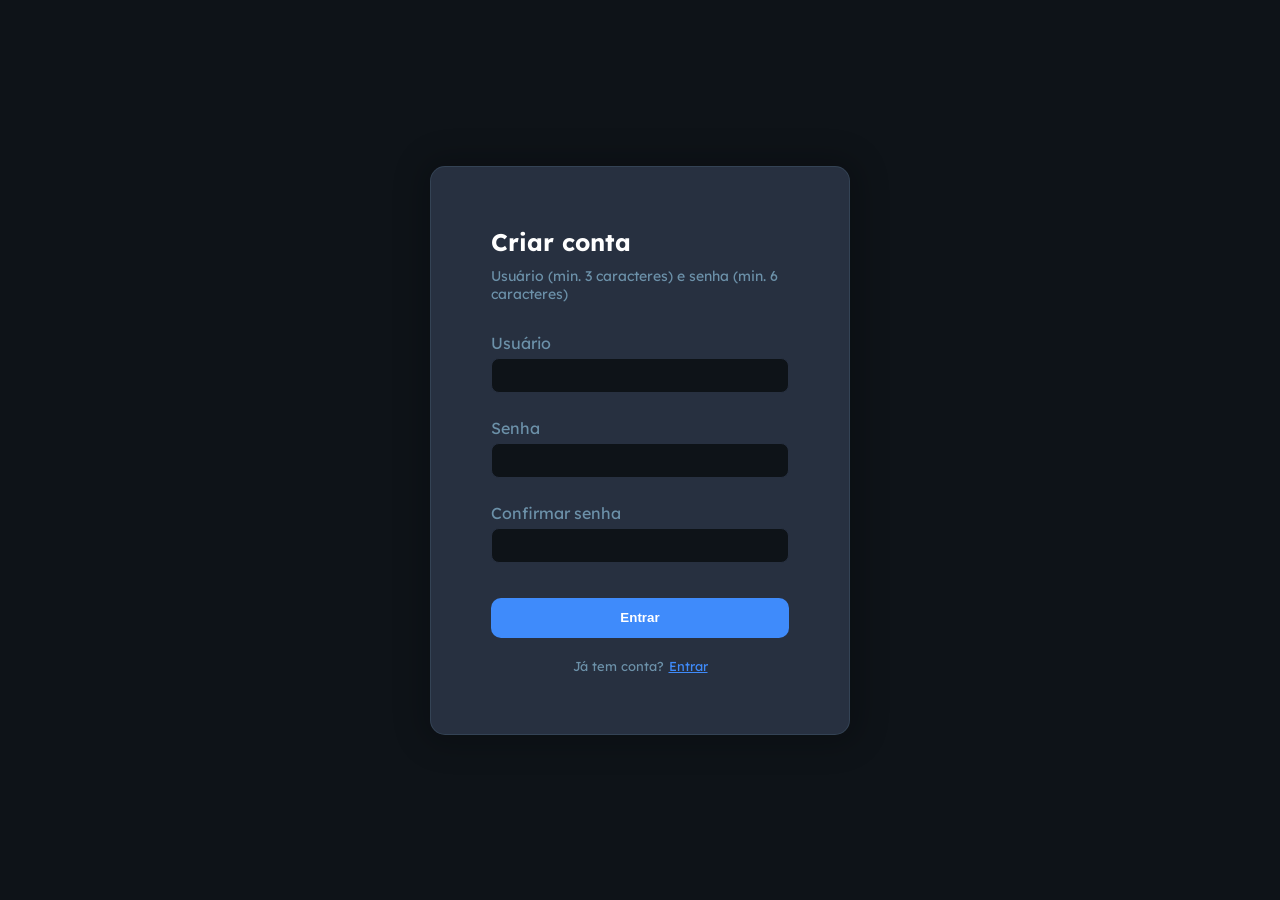
==== signup.html @ fccdc82c "subindo o projeto no github" ====
<!DOCTYPE html>
<html lang="pt-br">
<head>
    <meta charset="UTF-8">
    <meta name="viewport" content="width=device-width, initial-scale=1.0">
    <title>Criar conta</title>
    <link rel="stylesheet" href="https://cdnjs.cloudflare.com/ajax/libs/font-awesome/6.5.2/css/all.min.css" crossorigin="anonymous" referrerpolicy="no-referrer">
    <link rel="stylesheet" href="variaveis.css">
    <link rel="stylesheet" href="style.css">
</head>
<body>
    <div class="div-container-de-tudo">
        <h1>Criar conta</h1>
        <p id="infos-criar-conta">Usuário (min. 3 caracteres) e senha (min. 6 caracteres)</p>

        <div class="div-dos-dois-dados-para-login">
            <div class="div-usuario">
                <label for="usuario">Usuário</label>
                <input id="usuario" type="text">
            </div>
            <div class="div-senha">
                <label for="senha">Senha</label>
                <input id="senha" type="password">
            </div>
            <div class="div-senha">
                <label for="confirmar-senha">Confirmar senha</label>
                <input id="confirmar-senha" type="password">
            </div>
        </div>

        <button class="botao-entrar">Entrar</button>

        <div class="div-do-texto-de-sem-conta">
            <p>Já tem conta? <a href="/login.html">Entrar</a></p>
        </div>

    </div>
    <script src="script.js"></script>
</body>
</html>
---- variaveis.css ----
:root {
    --cor-de-fundo: #0E1318;
    --cor-secundaria: #273040;
    --cor-do-texto: #6C91A9;
    --cor-do-texto-soft: #6C91A933; 
    --cor-do-botao: #3F8BFB;
}
---- style.css ----
@import url('https://fonts.googleapis.com/css2?family=Lexend:wght@100..900&display=swap');

* {
    margin: 0;
    padding: 0;
    box-sizing: border-box;
}

body {
    display: flex;
    justify-content: center;
    align-items: center;
    height: 100vh;
    font-family: "Lexend", sans-serif;
    background-color: var(--cor-de-fundo);
    color: var(--cor-do-texto);
}

.div-container-de-tudo {
    width: clamp(280px, 90vw, 420px);
    display: flex;
    flex-direction: column;
    gap: 10px;
    padding: 60px;
    background-color: var(--cor-secundaria);
    border-radius: 15px;
    box-shadow: 1px 1px 30px 10px #0003;
    border: 1px solid var(--cor-do-texto-soft);
}

.div-container-de-tudo > h1 {
    font-size: 1.5rem;
    color: white;
}

#infos-criar-conta {
    font-size: 14px;
}

.div-dos-dois-dados-para-login {
    display: flex;
    flex-direction: column;
    gap: 20px;
    margin: 20px 0;
}

.div-dos-dois-dados-para-login input {
    height: 35px;
    padding: 10px;
    margin: 5px 0;
    border-radius: 8px;
    outline: none;
    border: 1px solid var(--cor-secundaria);
    background-color: var(--cor-de-fundo);
    caret-color: var(--cor-do-texto);
    color: #aaa;
    transition: 0.4s ease;
}

.div-dos-dois-dados-para-login input:focus {
    outline: none;
    border: 1px solid var(--cor-do-texto);

}

.div-usuario,
.div-senha {
    width: 100%;
}

.div-usuario input,
.div-senha input {
    width: 100%;
}

.botao-entrar {
    background-color: var(--cor-do-botao);
    color: white;
    font-weight: 600;
    outline: none;
    border-radius: 10px;
    border: none;
    height: 40px;
    cursor: pointer;
    transition: 0.2s ease;
}

.botao-entrar:hover {
    background-color: #1070ff;
}

.div-do-texto-de-sem-conta p {
    width: 100%;
    font-size: 13px;
    margin-top: 10px;
    display: flex;
    justify-content: center;
    gap: 5px;
}

.div-do-texto-de-sem-conta a,
.div-do-texto-de-sem-conta a:visited {
    color: var(--cor-do-botao);
}
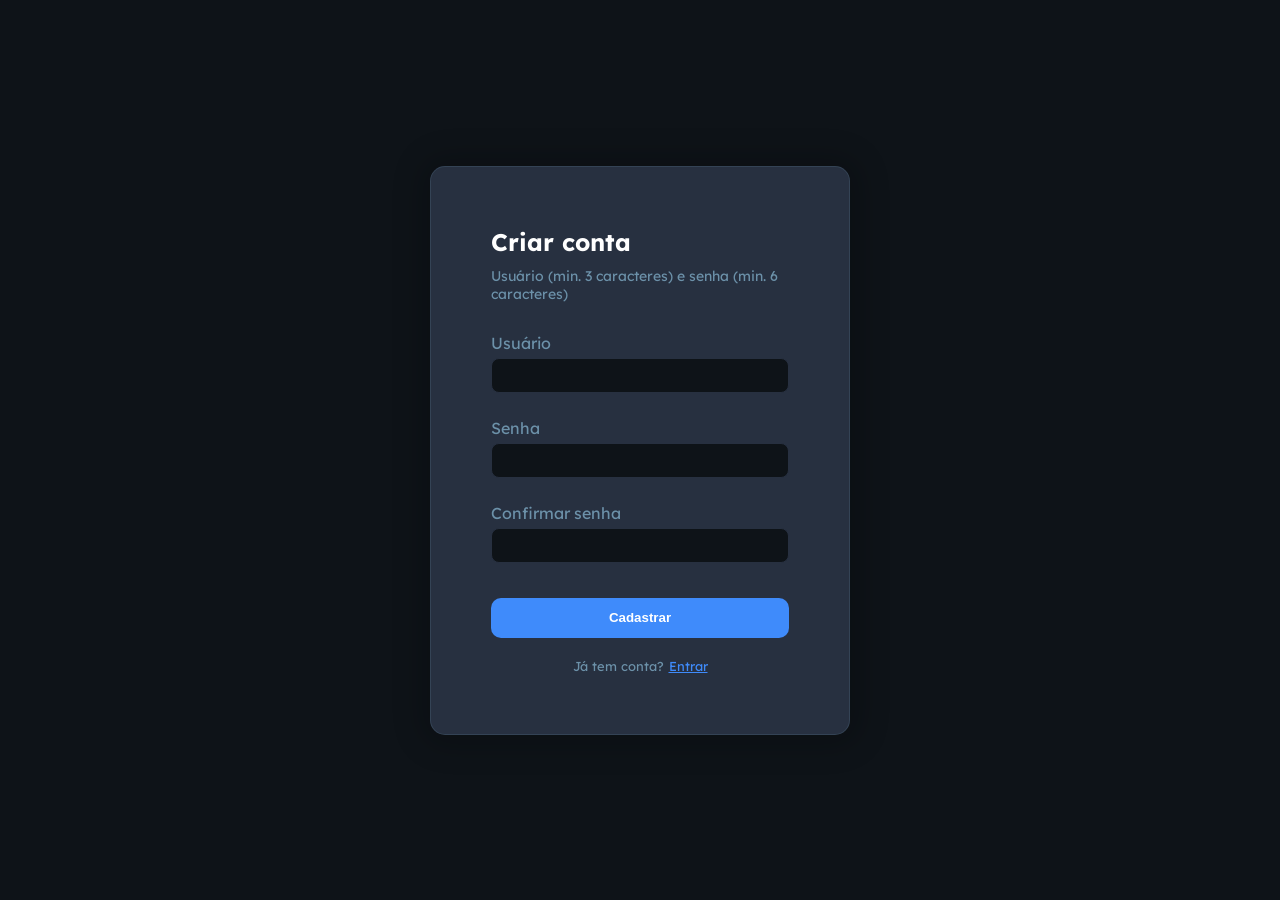
==== commit 53efa4a1: "renomeei algumas classes para se adequarem para ambos os arquivos" ====
--- a/signup.html
+++ b/signup.html
@@ -13,7 +13,7 @@
         <h1>Criar conta</h1>
         <p id="infos-criar-conta">Usuário (min. 3 caracteres) e senha (min. 6 caracteres)</p>
 
-        <div class="div-dos-dois-dados-para-login">
+        <div class="div-dos-dados-para-login">
             <div class="div-usuario">
                 <label for="usuario">Usuário</label>
                 <input id="usuario" type="text">
@@ -28,9 +28,9 @@
             </div>
         </div>
 
-        <button class="botao-entrar">Entrar</button>
+        <button class="botao">Cadastrar</button>
 
-        <div class="div-do-texto-de-sem-conta">
+        <div class="div-do-texto-abaixo-do-botao">
             <p>Já tem conta? <a href="/login.html">Entrar</a></p>
         </div>
 
--- a/style.css
+++ b/style.css
@@ -37,14 +37,14 @@
     font-size: 14px;
 }
 
-.div-dos-dois-dados-para-login {
+.div-dos-dados-para-login {
     display: flex;
     flex-direction: column;
     gap: 20px;
     margin: 20px 0;
 }
 
-.div-dos-dois-dados-para-login input {
+.div-dos-dados-para-login input {
     height: 35px;
     padding: 10px;
     margin: 5px 0;
@@ -57,7 +57,7 @@
     transition: 0.4s ease;
 }
 
-.div-dos-dois-dados-para-login input:focus {
+.div-dos-dados-para-login input:focus {
     outline: none;
     border: 1px solid var(--cor-do-texto);
 
@@ -73,7 +73,7 @@
     width: 100%;
 }
 
-.botao-entrar {
+.botao {
     background-color: var(--cor-do-botao);
     color: white;
     font-weight: 600;
@@ -85,11 +85,11 @@
     transition: 0.2s ease;
 }
 
-.botao-entrar:hover {
+.botao:hover {
     background-color: #1070ff;
 }
 
-.div-do-texto-de-sem-conta p {
+.div-do-texto-abaixo-do-botao p {
     width: 100%;
     font-size: 13px;
     margin-top: 10px;
@@ -98,7 +98,7 @@
     gap: 5px;
 }
 
-.div-do-texto-de-sem-conta a,
-.div-do-texto-de-sem-conta a:visited {
+.div-do-texto-abaixo-do-botao a,
+.div-do-texto-abaixo-do-botao a:visited {
     color: var(--cor-do-botao);
 }
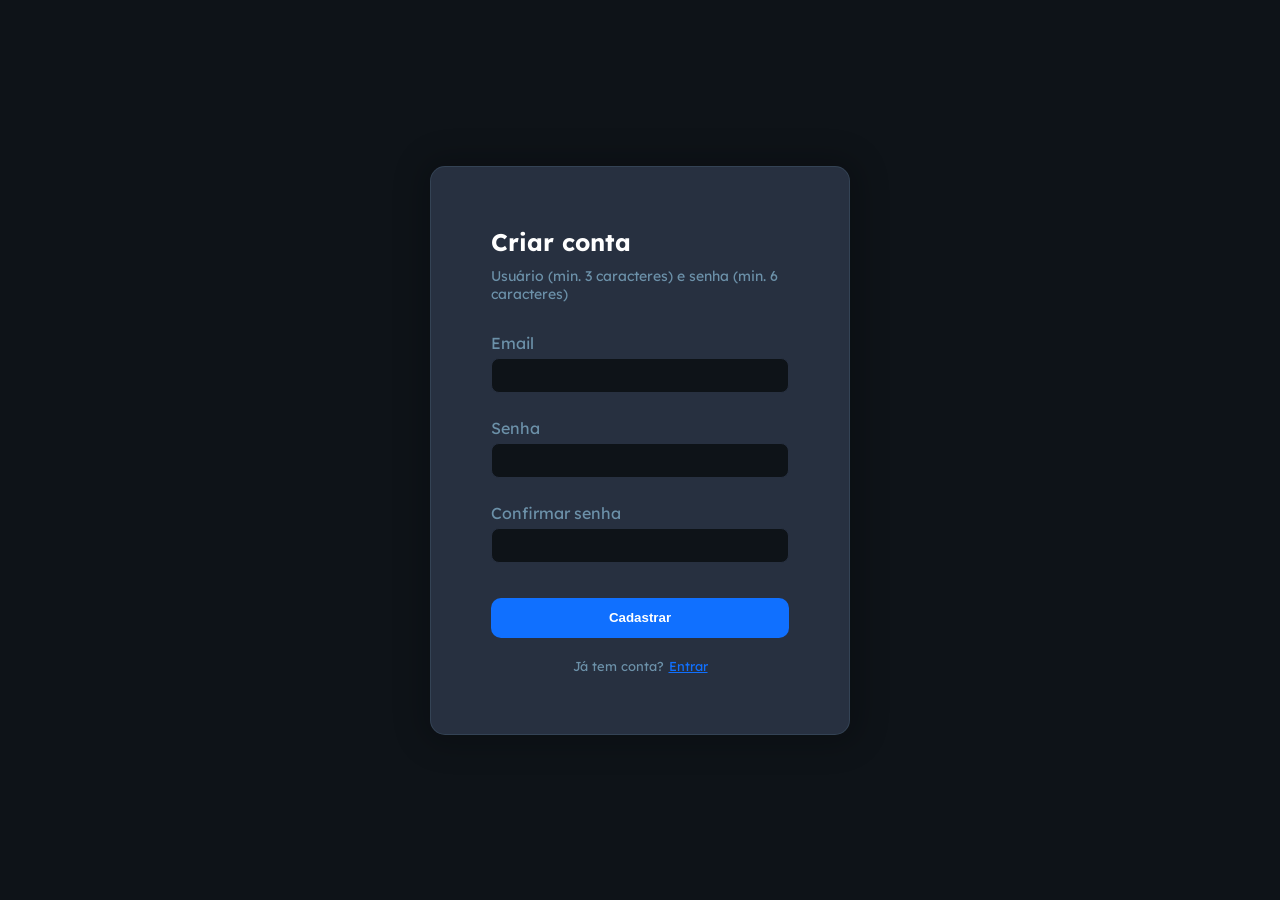
==== commit 5dcf4d7c: "criado a sessão de usuarios" ====
--- a/signup.html
+++ b/signup.html
@@ -15,20 +15,20 @@
 
         <div class="div-dos-dados-para-login">
             <div class="div-usuario">
-                <label for="usuario">Usuário</label>
-                <input id="usuario" type="text">
+                <label for="usuario-cadastro">Email</label>
+                <input id="usuario-cadastro" type="email" required>
             </div>
             <div class="div-senha">
-                <label for="senha">Senha</label>
-                <input id="senha" type="password">
+                <label for="senha-cadastro">Senha</label>
+                <input id="senha-cadastro" type="password">
             </div>
             <div class="div-senha">
-                <label for="confirmar-senha">Confirmar senha</label>
-                <input id="confirmar-senha" type="password">
+                <label for="confirmar-senha-cadastro">Confirmar senha</label>
+                <input id="confirmar-senha-cadastro" type="password">
             </div>
         </div>
 
-        <button class="botao">Cadastrar</button>
+        <button class="botao" id="botao-cadastrar" onclick="cadastrarUsuario()">Cadastrar</button>
 
         <div class="div-do-texto-abaixo-do-botao">
             <p>Já tem conta? <a href="/login.html">Entrar</a></p>
--- a/variaveis.css
+++ b/variaveis.css
@@ -3,5 +3,6 @@
     --cor-secundaria: #273040;
     --cor-do-texto: #6C91A9;
     --cor-do-texto-soft: #6C91A933; 
-    --cor-do-botao: #3F8BFB;
+    --cor-do-botao: #1070ff;
+    --cor-do-botao-hover: #0051ca;
 }
--- a/style.css
+++ b/style.css
@@ -86,7 +86,7 @@
 }
 
 .botao:hover {
-    background-color: #1070ff;
+    background-color: var(--cor-do-botao-hover);
 }
 
 .div-do-texto-abaixo-do-botao p {
@@ -101,4 +101,206 @@
 .div-do-texto-abaixo-do-botao a,
 .div-do-texto-abaixo-do-botao a:visited {
     color: var(--cor-do-botao);
-}+}
+
+/* AGENDA */
+body.logado {
+    align-items: flex-start;
+    padding: 24px 16px;
+    height: auto;
+    min-height: 100vh;
+}
+
+body.logado .div-container-de-tudo {
+    display: none;
+}
+
+.modal {
+    display: none;
+}
+
+body.logado .modal {
+    display: block;
+    width: 100%;
+    max-width: 1000px;
+    margin: 0 auto;
+}
+
+.div-plataforma {
+    width: clamp(320px, 70vw, 1000px);
+}
+
+.cabecalho-agenda {
+    display: flex;
+    align-items: center;
+    margin: 40px 0;
+}
+
+.cabecalho-agenda-direita {
+    margin-left: auto;
+    display: flex;
+    align-items: center;
+    gap: 16px;
+    flex-wrap: wrap;
+}
+
+.texto-usuario-sessao {
+    font-size: 14px;
+}
+
+.texto-usuario-sessao strong:empty {
+    display: none;
+}
+
+.botao-sair {
+    width: auto;
+    min-width: 88px;
+    height: 38px;
+    padding: 0 16px;
+    font-size: 14px;
+    background-color: var(--cor-secundaria);
+    border: 1px solid var(--cor-do-texto-soft);
+    color: var(--cor-do-texto);
+}
+
+.botao-sair:hover {
+    background-color: var(--cor-de-fundo);
+    color: #fff;
+}
+
+.area-de-cadastro-e-lista {
+    display: flex;
+    flex-wrap: wrap;
+    gap: 30px;
+}
+
+.area-cadastro {
+    display: flex;
+    background-color: var(--cor-do-texto-soft);
+    border-radius: 15px;
+    color: var(--cor-do-texto);
+    flex-direction: column;
+    padding: 30px;
+}
+
+.textos-de-informacoes-cadastro {
+    margin: 30px 0;
+}
+
+.textos-de-informacoes-cadastro > p {
+    font-size: 13px;
+}
+
+.grupos-campos-cadastro {
+    display: flex;
+    flex-direction: column;
+    gap: 18px;
+}
+
+.campo-cadastro {
+    display: flex;
+    flex-direction: column;
+    gap: 3px;
+}
+
+.campo-cadastro input {
+    height: 35px;
+    padding: 10px;
+    margin: 5px 0;
+    border-radius: 8px;
+    outline: none;
+    border: 1px solid var(--cor-secundaria);
+    background-color: var(--cor-de-fundo);
+    caret-color: var(--cor-do-texto);
+    color: #aaa;
+    transition: 0.4s ease;
+}
+
+.campo-cadastro input:focus {
+    outline: none;
+    border: 1px solid var(--cor-do-texto);
+}
+
+.area-cadastro button {
+    margin: 20px 0;
+    padding: 10px;
+    border-radius: 10px;
+    border: none;
+    outline: none;
+    background-color: var(--cor-do-botao);
+    color: white;
+    font-weight: 500;
+    font-size: 16px;
+    cursor: pointer;
+    transition: 0.4s ease;
+}
+
+.area-cadastro button:hover {
+    background-color: var(--cor-do-botao-hover);
+}
+
+.area-lista {
+    background-color: var(--cor-do-texto-soft);
+    color: var(--cor-do-texto);
+    flex-grow: 1;
+    display: flex;
+    flex-direction: column;
+    gap: 10px;
+    padding: 30px;
+    border-radius: 15px;
+}
+
+.lista-pessoas-cadastradas {
+    width: 100%;
+    overflow-x: auto;
+}
+
+.lista-pessoas-cadastradas > p {
+    width: 100%;
+    text-align: center;
+    padding: 26px 0;
+}
+
+.tabela-cadastros {
+    width: 100%;
+    border-collapse: collapse;
+}
+
+.tabela-cadastros thead th {
+    text-align: left;
+    padding: 14px 10px;
+    border-bottom: 1px solid #ffffff2a;
+    font-size: 22px;
+    font-weight: 500;
+}
+
+.tabela-cadastros td {
+    padding: 14px 10px;
+    font-size: 14px;
+    color: #b3c8dd;
+}
+
+.tabela-cadastros th:last-child,
+.tabela-cadastros td:last-child {
+    width: 80px;
+}
+
+.botao-remover-cadastro {
+    width: 44px;
+    height: 36px;
+    border: 1px solid transparent;
+    border-radius: 10px;
+    background-color: #0f1622;
+    color: #9ecbff;
+    cursor: pointer;
+    transition: 0.2s ease;
+}
+
+.botao-remover-cadastro:hover {
+    border-color: #9ecbff66;
+    color: #ffffff;
+}
+
+.botao-remover-cadastro i {
+    pointer-events: none;
+}
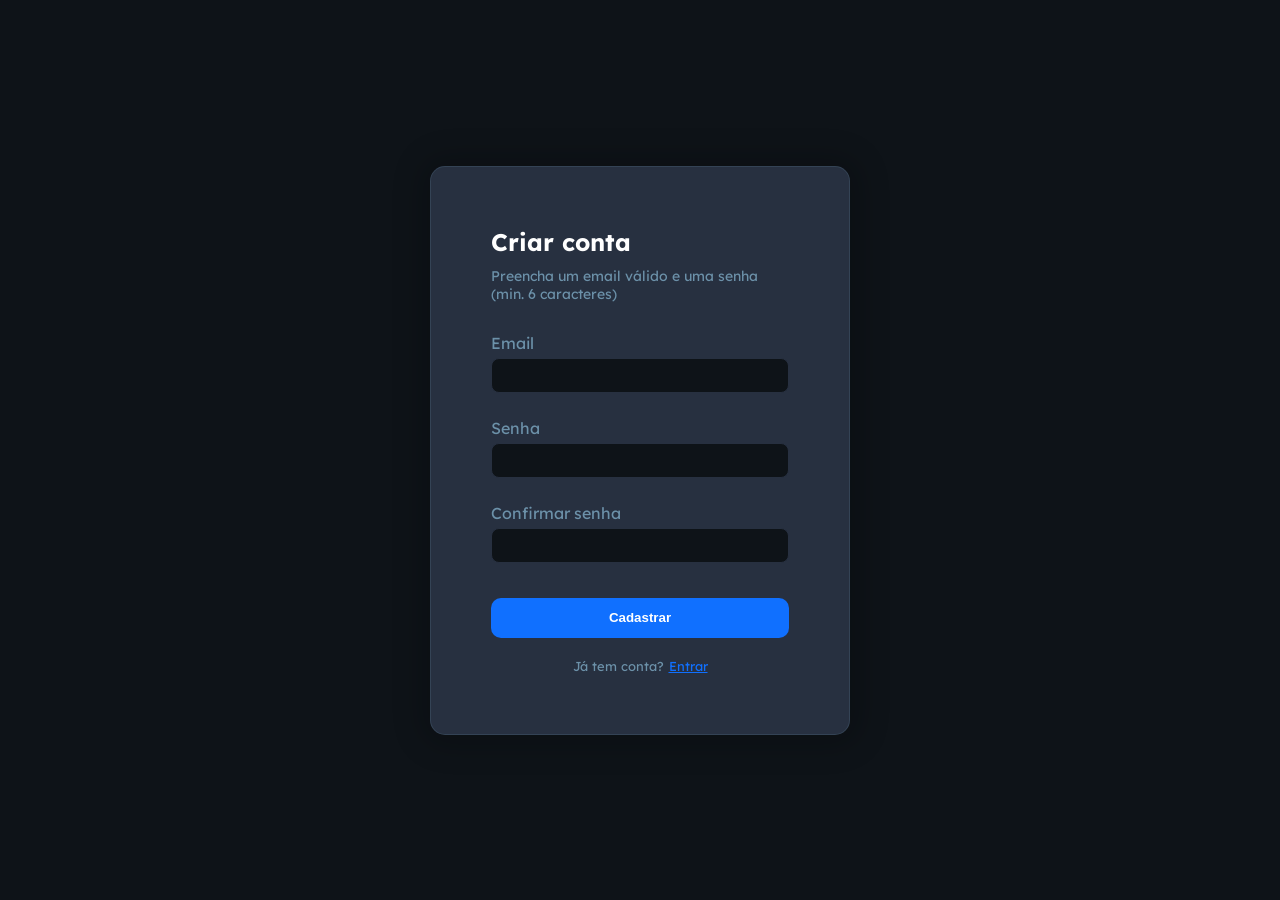
==== commit e0732c48: "parte de cadastro realizado" ====
--- a/signup.html
+++ b/signup.html
@@ -11,7 +11,7 @@
 <body>
     <div class="div-container-de-tudo">
         <h1>Criar conta</h1>
-        <p id="infos-criar-conta">Usuário (min. 3 caracteres) e senha (min. 6 caracteres)</p>
+        <p id="infos-criar-conta">Preencha um email válido e uma senha (min. 6 caracteres)</p>
 
         <div class="div-dos-dados-para-login">
             <div class="div-usuario">
